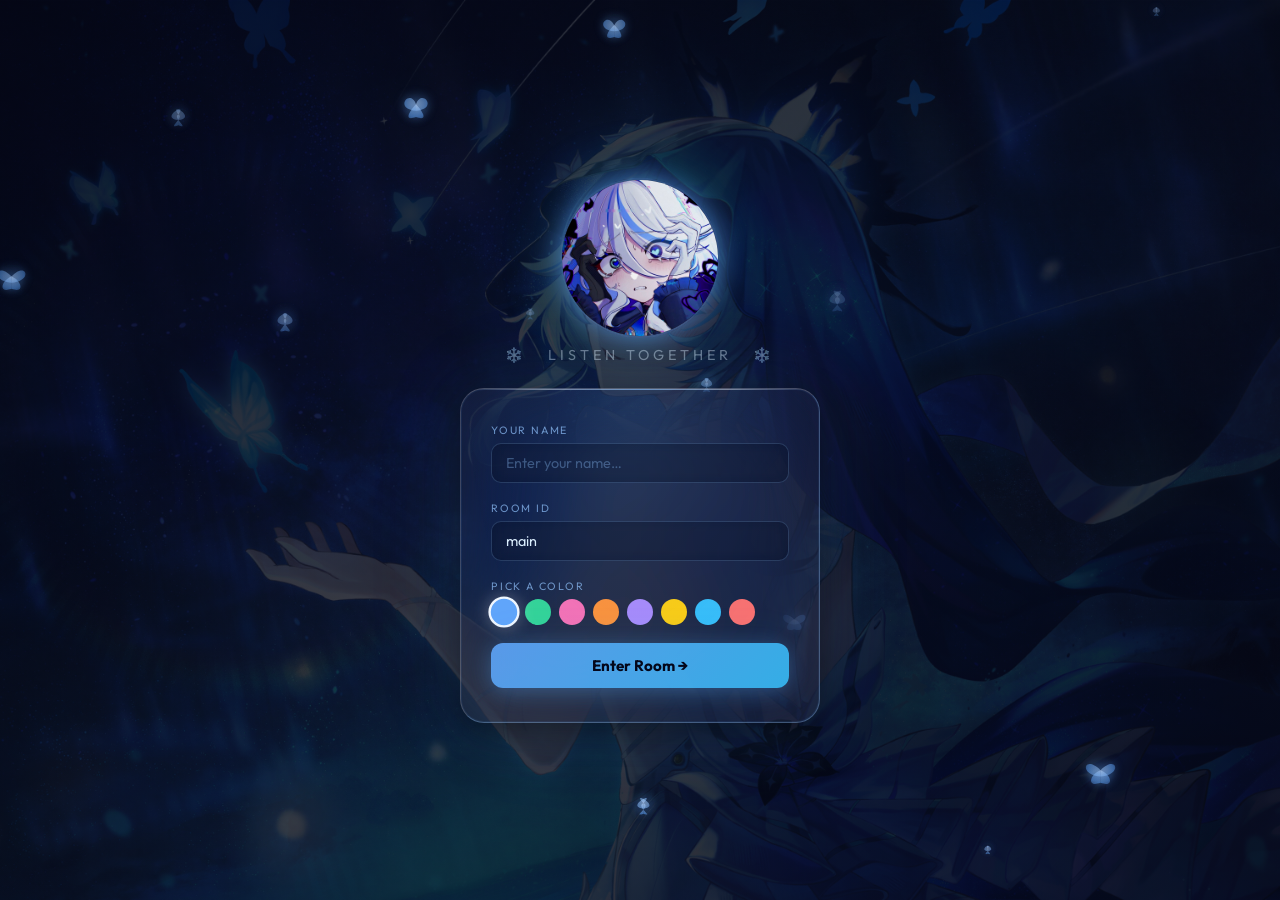
==== templates/index.html @ 0c63b784 "TuneRoom v3 initial" ====
<!DOCTYPE html>
<html lang="en">
<head>
  <meta charset="UTF-8">
  <meta name="viewport" content="width=device-width,initial-scale=1.0">
  <title>TuneRoom ❄️ — Listen Together</title>
  <link rel="stylesheet" href="/static/css/style.css">
</head>
<body>

<div id="bg-img"></div>
<div id="bg-overlay"></div>
<canvas id="bg-canvas"></canvas>

<div class="landing-wrap">
  <div class="logo-hero">
    <img src="/static/img/logo.png" class="logo-wolf" alt="TuneRoom">
    <div class="landing-sub">❄️ &nbsp; Listen Together &nbsp; ❄️</div>
  </div>

  <div class="join-card">
    <div class="field">
      <label>Your Name</label>
      <input id="m-name" type="text" placeholder="Enter your name…" maxlength="20" autocomplete="off">
    </div>
    <div class="field">
      <label>Room ID</label>
      <input id="m-room" type="text" value="main" placeholder="main" autocomplete="off">
    </div>
    <div class="field">
      <label>Pick a Color</label>
      <div class="color-picker" id="m-cols"></div>
    </div>
    <button class="btn-join" id="btn-join">Enter Room →</button>
  </div>


</div>

<div id="toast"></div>

<script src="/static/js/butterflies.js"></script>
<script>
(function(){
  var COLORS = ['#60a5fa','#34d399','#f472b6','#fb923c','#a78bfa','#facc15','#38bdf8','#f87171'];
  var selCol = COLORS[0];

  // Color picker
  var el = document.getElementById('m-cols');
  COLORS.forEach(function(c){
    var d = document.createElement('div');
    d.className = 'color-dot'+(c===selCol?' on':'');
    d.style.background = c;
    d.onclick = function(){
      document.querySelectorAll('.color-dot').forEach(function(x){ x.classList.remove('on'); });
      d.classList.add('on'); selCol = c;
    };
    el.appendChild(d);
  });

  function toast(msg){
    var t=document.getElementById('toast');
    t.textContent=msg; t.classList.add('on');
    setTimeout(function(){ t.classList.remove('on'); },2800);
  }

  function doJoin(){
    var name = document.getElementById('m-name').value.trim();
    var room = document.getElementById('m-room').value.trim() || 'main';
    if(!name){ toast('Enter your name!'); return; }
    sessionStorage.setItem('tr_name',  name);
    sessionStorage.setItem('tr_color', selCol);
    sessionStorage.setItem('tr_room',  room);
    window.location.href = '/room/'+encodeURIComponent(room);
  }

  document.getElementById('btn-join').onclick = doJoin;
  document.getElementById('m-name').onkeydown = function(e){ if(e.key==='Enter') doJoin(); };
  document.getElementById('m-room').onkeydown = function(e){ if(e.key==='Enter') doJoin(); };
})();
</script>
</body>
</html>
---- static/css/style.css ----
@import url('https://fonts.googleapis.com/css2?family=Outfit:wght@300;400;500;600;700&family=Space+Mono:wght@400;700&display=swap');

:root {
  --bg:    #04071a;
  --glass: rgba(8,15,45,0.68);
  --bord:  rgba(96,165,250,0.18);
  --ice1:  #60a5fa;
  --ice2:  #93c5fd;
  --acc:   #38bdf8;
  --glow:  rgba(96,165,250,0.30);
  --text:  #ddf0fe;
  --dim:   rgba(221,240,254,0.42);
  --red:   #f87171;
  --grn:   #34d399;
}

*,*::before,*::after { box-sizing:border-box; margin:0; padding:0; }
html,body { height:100%; font-family:'Outfit',sans-serif; background:var(--bg); color:var(--text); overflow:hidden; }

/* ── Background ── */
#bg-img     { position:fixed;inset:0;z-index:0;pointer-events:none;background:url('/static/img/bg.jpg') center/cover no-repeat;filter:brightness(0.3) saturate(1.1); }
#bg-overlay { position:fixed;inset:0;z-index:1;pointer-events:none;background:linear-gradient(135deg,rgba(4,7,26,.62) 0%,rgba(8,20,60,.28) 50%,rgba(4,7,26,.68) 100%); }
#bg-canvas  { position:fixed;inset:0;z-index:2;pointer-events:none; }

::-webkit-scrollbar { width:3px; }
::-webkit-scrollbar-thumb { background:var(--bord);border-radius:3px; }

/* ── Toast ── */
#toast { position:fixed;bottom:18px;left:50%;transform:translateX(-50%) translateY(70px);background:var(--glass);border:1px solid var(--bord);border-radius:11px;padding:9px 18px;font-size:.8rem;color:var(--ice2);backdrop-filter:blur(20px);transition:transform .28s;z-index:9999;pointer-events:none;white-space:nowrap; }
#toast.on { transform:translateX(-50%) translateY(0); }

/* ── Spinner ── */
.spinner { width:20px;height:20px;border:2px solid var(--bord);border-top-color:var(--ice1);border-radius:50%;animation:spin .8s linear infinite;margin:0 auto 8px; }
@keyframes spin { to { transform:rotate(360deg); } }
@keyframes pulse { 0%,100%{opacity:1}50%{opacity:.3} }
@keyframes fadeIn { from{opacity:0;transform:translateY(8px)}to{opacity:1;transform:translateY(0)} }

/* ════════ LANDING PAGE ════════ */
.landing-wrap { position:relative;z-index:3;min-height:100vh;display:flex;flex-direction:column;align-items:center;justify-content:center;padding:40px 20px;gap:24px; }

.logo-hero { display:flex;flex-direction:column;align-items:center;gap:8px; }
.logo-wolf  {
  width: 160px; height: 160px;
  border-radius: 50%;
  object-fit: cover;
  border: 2px solid rgba(96,165,250,0.4);
  box-shadow: 0 0 24px rgba(96,165,250,0.6), 0 0 60px rgba(56,189,248,0.25), inset 0 0 20px rgba(96,165,250,0.1);
  animation: wolfFloat 4s ease-in-out infinite;
}
@keyframes wolfFloat {
  0%,100% { transform: translateY(0);    filter: drop-shadow(0 0 20px rgba(96,165,250,0.65)) drop-shadow(0 0 50px rgba(56,189,248,0.3)); }
  50%      { transform: translateY(-10px); filter: drop-shadow(0 0 32px rgba(96,165,250,0.9))  drop-shadow(0 0 70px rgba(56,189,248,0.5)); }
}

.landing-logo { font-family:'Space Mono',monospace;font-size:clamp(2rem,5vw,3.2rem);font-weight:700;color:var(--ice2);letter-spacing:8px;text-shadow:0 0 40px var(--glow),0 0 80px rgba(96,165,250,.12);text-align:center;margin-top:-4px; }
.landing-logo span { color:var(--acc); }
.landing-sub  { font-size:clamp(.75rem,2vw,.9rem);color:var(--dim);letter-spacing:4px;text-transform:uppercase;text-align:center; }

/* Crystal ice card */
.join-card {
  background: rgba(180,220,255,0.06);
  border: 1px solid rgba(147,197,253,0.35);
  border-top: 1px solid rgba(255,255,255,0.22);
  border-left: 1px solid rgba(255,255,255,0.18);
  border-radius: 24px;
  padding: 34px 30px;
  width: 100%; max-width: 360px;
  display: flex; flex-direction: column; gap: 18px;
  backdrop-filter: blur(40px) saturate(1.6);
  -webkit-backdrop-filter: blur(40px) saturate(1.6);
  box-shadow:
    0 0 0 1px rgba(96,165,250,0.08) inset,
    0 8px 32px rgba(0,0,0,0.4),
    0 0 80px rgba(96,165,250,0.12),
    0 0 120px rgba(56,189,248,0.06);
  animation: fadeIn .5s ease;
  position: relative;
  overflow: hidden;
}
/* frost shimmer top edge */
.join-card::before {
  content: '';
  position: absolute; top: 0; left: 0; right: 0; height: 1px;
  background: linear-gradient(90deg, transparent, rgba(255,255,255,0.4), rgba(147,197,253,0.6), rgba(255,255,255,0.4), transparent);
}
/* subtle inner glow */
.join-card::after {
  content: '';
  position: absolute; inset: 0; border-radius: 24px;
  background: radial-gradient(ellipse at 50% 0%, rgba(96,165,250,0.07) 0%, transparent 70%);
  pointer-events: none;
}
.field label {
  display:block; font-size:.67rem; letter-spacing:1.8px;
  text-transform:uppercase; color:rgba(147,197,253,0.7); margin-bottom:6px;
}
.field input {
  width:100%;
  background: rgba(4,10,35,0.45);
  border: 1px solid rgba(147,197,253,0.2);
  border-radius: 10px; padding: 10px 14px;
  color: var(--text); font-family:'Outfit',sans-serif; font-size:.9rem;
  outline: none; transition: border-color .2s, box-shadow .2s;
  backdrop-filter: blur(8px);
}
.field input:focus {
  border-color: rgba(96,165,250,0.6);
  box-shadow: 0 0 0 3px rgba(96,165,250,0.1), 0 0 16px rgba(96,165,250,0.15);
}
.field input::placeholder { color: rgba(147,197,253,0.35); }
.color-picker { display:flex;gap:8px;flex-wrap:wrap; }
.color-dot    { width:26px;height:26px;border-radius:50%;cursor:pointer;border:2px solid transparent;transition:transform .15s,border-color .15s,box-shadow .15s; }
.color-dot:hover { transform:scale(1.15); box-shadow:0 0 10px currentColor; }
.color-dot.on { transform:scale(1.2); border-color:rgba(255,255,255,0.9); box-shadow:0 0 14px rgba(255,255,255,0.3); }
.btn-join {
  width:100%; padding:13px;
  background: linear-gradient(135deg, rgba(96,165,250,0.9), rgba(56,189,248,0.9));
  border: none; border-radius: 12px;
  color: #04071a; font-family:'Outfit',sans-serif; font-size:.95rem; font-weight:700;
  cursor: pointer; transition: all .2s;
  box-shadow: 0 4px 20px rgba(96,165,250,0.3), 0 0 40px rgba(56,189,248,0.1);
  position: relative; z-index: 1;
}
.btn-join:hover { opacity:.9; box-shadow:0 6px 28px rgba(96,165,250,0.45); transform:translateY(-1px); }

/* ════════ ROOM LAYOUT ════════ */
#app { position:relative;z-index:3;display:grid;grid-template-columns:280px 1fr 270px;grid-template-rows:56px 1fr;height:100vh; }

/* ── Header ── */
header { grid-column:1/-1;display:flex;align-items:center;gap:11px;padding:0 14px;background:rgba(4,7,26,.9);border-bottom:1px solid var(--bord);backdrop-filter:blur(24px);z-index:100; }
.logo { font-family:'Space Mono',monospace;font-size:.88rem;font-weight:700;color:var(--ice2);letter-spacing:2px;text-shadow:0 0 16px var(--glow);white-space:nowrap;flex-shrink:0;display:flex;align-items:center;gap:7px; }
.logo span { color:var(--acc); }
.logo-wolf-sm {
  width: 30px; height: 30px;
  border-radius: 50%;
  object-fit: cover;
  border: 1px solid rgba(96,165,250,0.35);
  box-shadow: 0 0 8px rgba(96,165,250,0.6);
  flex-shrink: 0;
}

.search-bar { flex:1;display:flex;gap:6px;max-width:440px;margin:0 auto; }
.search-bar input { flex:1;background:rgba(8,15,45,.8);border:1px solid var(--bord);border-radius:9px;padding:7px 12px;color:var(--text);font-family:'Outfit',sans-serif;font-size:.84rem;outline:none;transition:border-color .2s; }
.search-bar input:focus { border-color:var(--ice1); }
.search-bar input::placeholder { color:var(--dim); }
#btn-search { background:linear-gradient(135deg,var(--ice1),var(--acc));border:none;border-radius:9px;padding:7px 14px;color:#04071a;font-family:'Outfit',sans-serif;font-weight:600;font-size:.84rem;cursor:pointer;white-space:nowrap;flex-shrink:0;transition:opacity .2s; }
#btn-search:hover { opacity:.85; }

.hdr-right { display:flex;align-items:center;gap:8px;flex-shrink:0; }
.badge { font-size:.68rem;background:var(--glass);border:1px solid var(--bord);border-radius:20px;padding:3px 10px;color:var(--dim); }
#u-count { font-size:.74rem;color:var(--ice2); }

/* Search results */
#search-results { display:none;flex-direction:column;position:absolute;top:56px;left:280px;right:270px;background:rgba(4,7,26,.99);border:1px solid var(--bord);border-top:none;z-index:200;max-height:320px;overflow-y:auto;padding:8px;gap:5px; }
#search-results.open { display:flex; }
.res-msg  { padding:18px;color:var(--dim);text-align:center;font-size:.82rem; }
.res-msg.err { color:var(--red); }
.res-header { padding:5px 10px;font-size:.7rem;color:var(--dim);display:flex;align-items:center;gap:8px; }
.src-badge    { font-size:.64rem;border-radius:4px;padding:2px 7px;font-weight:600; }
.src-badge.ai { background:rgba(167,139,250,.15);color:#a78bfa;border:1px solid rgba(167,139,250,.28); }
.src-badge.yt { background:rgba(248,113,113,.15);color:var(--red);border:1px solid rgba(248,113,113,.25); }
.res-item { display:flex;align-items:center;gap:10px;padding:8px 10px;border-radius:9px;border:1px solid transparent;transition:all .15s; }
.res-item:hover { background:rgba(96,165,250,.07);border-color:var(--bord); }
.res-item img { width:62px;height:44px;border-radius:6px;object-fit:cover;flex-shrink:0;background:#1e3a8a; }
.res-info  { flex:1;min-width:0; }
.res-title { font-size:.79rem;font-weight:500;white-space:nowrap;overflow:hidden;text-overflow:ellipsis; }
.res-chan  { font-size:.69rem;color:var(--dim); }
.btn-add-song { background:rgba(96,165,250,.12);border:1px solid rgba(96,165,250,.28);color:var(--ice2);border-radius:7px;padding:5px 11px;font-size:.75rem;font-family:'Outfit',sans-serif;font-weight:500;cursor:pointer;flex-shrink:0;transition:all .2s; }
.btn-add-song:hover { background:rgba(96,165,250,.22);border-color:var(--ice1); }

/* ── Queue Panel ── */
#panel-queue { background:var(--glass);border-right:1px solid var(--bord);backdrop-filter:blur(20px);display:flex;flex-direction:column;overflow:hidden; }

.panel-title-row {
  display: flex; align-items: center; justify-content: space-between;
  padding: 9px 10px 9px 14px;
  border-bottom: 1px solid var(--bord); flex-shrink: 0;
}
.panel-title-text {
  font-size:.68rem; font-weight:600; letter-spacing:2px;
  text-transform:uppercase; color:var(--dim);
}
/* keep old .panel-title for chat panel which still uses it */
.panel-title { padding:11px 14px;font-size:.68rem;font-weight:600;letter-spacing:2px;text-transform:uppercase;color:var(--dim);border-bottom:1px solid var(--bord);flex-shrink:0; }

#btn-clear-queue {
  background: rgba(248,113,113,0.08);
  border: 1px solid rgba(248,113,113,0.22);
  color: rgba(248,113,113,0.7);
  border-radius: 7px; padding: 3px 9px;
  font-family: 'Outfit', sans-serif; font-size: .67rem; font-weight: 500;
  cursor: pointer; transition: all .2s;
}
#btn-clear-queue:hover {
  background: rgba(248,113,113,0.16);
  border-color: rgba(248,113,113,0.45);
  color: var(--red);
}

/* Playlist bar */
#playlist-bar { display:flex;gap:6px;padding:8px 8px 4px;flex-shrink:0;border-bottom:1px solid var(--bord); }
#playlist-inp {
  flex:1; background:rgba(4,7,26,.6);
  border:1px solid var(--bord); border-radius:8px;
  padding:6px 10px; color:var(--text);
  font-family:'Outfit',sans-serif; font-size:.74rem;
  outline:none; transition:border-color .2s;
  min-width:0;
}
#playlist-inp:focus { border-color:rgba(96,165,250,.5); }
#playlist-inp::placeholder { color:var(--dim); font-size:.7rem; }
#btn-playlist {
  background:rgba(96,165,250,.1);
  border:1px solid rgba(96,165,250,.25);
  color:var(--ice2); border-radius:8px;
  padding:6px 10px; font-family:'Outfit',sans-serif;
  font-size:.72rem; font-weight:500; cursor:pointer;
  white-space:nowrap; flex-shrink:0; transition:all .2s;
}
#btn-playlist:hover { background:rgba(96,165,250,.2); border-color:var(--ice1); }
#btn-playlist:disabled { opacity:.5; cursor:not-allowed; }
#q-list { flex:1;overflow-y:auto;padding:6px;display:flex;flex-direction:column;gap:4px; }
.q-empty { text-align:center;padding:28px 12px;color:var(--dim);font-size:.78rem;line-height:1.7; }
.q-empty span { display:block;font-size:1.7rem;margin-bottom:6px; }
.q-item { display:flex;align-items:center;gap:8px;padding:7px 9px;border-radius:8px;border:1px solid transparent;transition:all .18s;position:relative;overflow:hidden;user-select:none; }
.q-item:hover { background:rgba(96,165,250,.07);border-color:var(--bord); }
.q-item.now   { background:rgba(96,165,250,.11);border-color:rgba(96,165,250,.32); }
.q-item.now::before { content:'';position:absolute;left:0;top:0;bottom:0;width:3px;background:linear-gradient(to bottom,var(--ice1),var(--acc));border-radius:3px 0 0 3px; }
.q-thumb { width:42px;height:30px;border-radius:5px;object-fit:cover;flex-shrink:0;background:#1e3a8a; }
.q-info  { flex:1;min-width:0; }
.q-title { font-size:.74rem;font-weight:500;white-space:nowrap;overflow:hidden;text-overflow:ellipsis; }
.q-chan  { font-size:.65rem;color:var(--dim); }
.q-num  { font-size:.65rem;color:var(--dim);font-family:'Space Mono',monospace;flex-shrink:0; }
.q-del  { background:none;border:none;color:transparent;cursor:pointer;padding:2px 5px;border-radius:4px;font-size:.78rem;flex-shrink:0;transition:color .2s,background .2s; }
.q-item:hover .q-del { color:var(--dim); }
.q-del:hover { color:var(--red)!important;background:rgba(248,113,113,.1); }

/* ── Player Panel ── */
#panel-player { display:flex;flex-direction:column;align-items:center;justify-content:center;padding:16px;gap:12px;overflow:hidden;position:relative; }
#yt-wrap { width:100%;max-width:580px;aspect-ratio:16/9;border-radius:14px;overflow:hidden;border:1px solid var(--bord);box-shadow:0 0 50px rgba(96,165,250,.1),0 16px 48px rgba(0,0,0,.5);background:#000;flex-shrink:0;transition:opacity .3s,height .3s; }
#yt-wrap > div,#yt-wrap iframe { width:100%!important;height:100%!important; }
#now-playing { text-align:center;width:100%;max-width:460px; }
.np-label   { font-size:.64rem;letter-spacing:2px;text-transform:uppercase;color:var(--dim);margin-bottom:3px; }
#np-title   { font-size:.9rem;font-weight:600;color:var(--ice2);text-shadow:0 0 14px var(--glow);white-space:nowrap;overflow:hidden;text-overflow:ellipsis; }
#np-channel { font-size:.72rem;color:var(--dim); }

/* Player controls */
#player-ctrls { display:flex;align-items:center;gap:8px; }
.ctrl-btn { background:var(--glass);border:1px solid var(--bord);border-radius:50%;width:37px;height:37px;display:flex;align-items:center;justify-content:center;color:var(--text);font-size:.9rem;cursor:pointer;transition:all .2s; }
.ctrl-btn:hover { border-color:var(--ice1);color:var(--ice1);box-shadow:0 0 14px var(--glow); }
#btn-pp { width:45px;height:45px;font-size:1.05rem;background:rgba(96,165,250,.13);border-color:rgba(96,165,250,.38); }

/* Extra controls row */
#extra-ctrls { display:flex;align-items:center;gap:8px; }
#btn-vid-toggle { background:rgba(96,165,250,.1);border:1px solid rgba(96,165,250,.25);color:var(--ice2);border-radius:8px;padding:5px 13px;font-family:'Outfit',sans-serif;font-size:.75rem;font-weight:500;cursor:pointer;transition:all .2s; }
#btn-vid-toggle:hover { background:rgba(96,165,250,.2); }
#btn-vid-toggle.audio-mode { background:rgba(52,211,153,.1);border-color:rgba(52,211,153,.25);color:var(--grn); }
#btn-lyrics { background:rgba(167,139,250,.1);border:1px solid rgba(167,139,250,.25);color:#a78bfa;border-radius:8px;padding:5px 13px;font-family:'Outfit',sans-serif;font-size:.75rem;font-weight:500;cursor:pointer;transition:all .2s; }
#btn-lyrics:hover { background:rgba(167,139,250,.2); }
#btn-lyrics.active { background:rgba(167,139,250,.22);border-color:rgba(167,139,250,.5); }

/* Paste bar */
#paste-bar { width:100%;max-width:460px;display:flex;gap:7px; }
#paste-inp { flex:1;background:rgba(8,15,45,.8);border:1px solid var(--bord);border-radius:9px;padding:7px 12px;color:var(--text);font-family:'Outfit',sans-serif;font-size:.79rem;outline:none;transition:border-color .2s; }
#paste-inp:focus { border-color:var(--ice1); }
#paste-inp::placeholder { color:var(--dim); }
#btn-paste { background:rgba(96,165,250,.13);border:1px solid rgba(96,165,250,.28);color:var(--ice2);border-radius:9px;padding:7px 13px;font-family:'Outfit',sans-serif;font-size:.78rem;font-weight:500;cursor:pointer;white-space:nowrap;transition:all .2s; }
#btn-paste:hover { background:rgba(96,165,250,.22);border-color:var(--ice1); }

/* ── Lyrics Panel — crystal glass + animated ── */
#lyrics-panel {
  position: absolute; inset: 0;
  background: rgba(4,10,35,0.72);
  backdrop-filter: blur(48px) saturate(1.8);
  -webkit-backdrop-filter: blur(48px) saturate(1.8);
  display: flex; flex-direction: column;
  transform: translateY(100%);
  transition: transform .4s cubic-bezier(0.16,1,0.3,1);
  z-index: 50;
  border-top: 1px solid rgba(147,197,253,0.3);
  box-shadow: 0 -8px 40px rgba(96,165,250,0.12), inset 0 1px 0 rgba(255,255,255,0.08);
}
#lyrics-panel::before {
  content: '';
  position: absolute; top: 0; left: 0; right: 0; height: 1px;
  background: linear-gradient(90deg, transparent, rgba(147,197,253,0.5), rgba(56,189,248,0.7), rgba(147,197,253,0.5), transparent);
}
#lyrics-panel.open { transform: translateY(0); }

#lyrics-header {
  display: flex; align-items: center; justify-content: space-between;
  padding: 14px 18px;
  border-bottom: 1px solid rgba(96,165,250,0.12);
  flex-shrink: 0;
  background: rgba(96,165,250,0.04);
}
#lyrics-title {
  font-size: .84rem; font-weight: 600;
  color: var(--ice2);
  text-shadow: 0 0 12px rgba(96,165,250,0.4);
  white-space: nowrap; overflow: hidden; text-overflow: ellipsis; flex: 1;
}
#btn-lyrics-close {
  background: rgba(96,165,250,0.08);
  border: 1px solid rgba(96,165,250,0.2);
  color: var(--dim); font-size: 1rem; cursor: pointer;
  padding: 3px 8px; border-radius: 6px;
  transition: all .2s; flex-shrink: 0;
}
#btn-lyrics-close:hover { color: var(--text); border-color: var(--ice1); }

#lyrics-body {
  flex: 1; overflow-y: auto; padding: 20px 24px;
  /* custom scrollbar ice style */
  scrollbar-width: thin;
  scrollbar-color: rgba(96,165,250,0.25) transparent;
}
.lyr-msg {
  color: rgba(147,197,253,0.5); font-size: .82rem;
  text-align: center; padding: 30px 0;
  font-style: italic; letter-spacing: .5px;
}

/* Animated lyrics lines */
.lyr-text {
  font-family: 'Outfit', sans-serif;
  font-size: .86rem;
  line-height: 2;
  color: transparent;
  white-space: pre-wrap;
  word-break: break-word;
  background: linear-gradient(
    180deg,
    rgba(221,240,254,0.9) 0%,
    rgba(147,197,253,0.95) 40%,
    rgba(96,165,250,0.85) 70%,
    rgba(56,189,248,0.7) 100%
  );
  -webkit-background-clip: text;
  background-clip: text;
  animation: lyrFadeIn .6s ease forwards;
}

/* Each line fades in with stagger */
@keyframes lyrFadeIn {
  from { opacity: 0; transform: translateY(6px); filter: blur(4px); }
  to   { opacity: 1; transform: translateY(0);   filter: blur(0); }
}
@keyframes lyrLineIn {
  from { opacity: 0; transform: translateX(-8px); }
  to   { opacity: 1; transform: translateX(0); }
}

/* Ice shimmer animation on lyrics */
.lyr-text::after {
  content: '';
  position: absolute;
  top: 0; left: -100%; width: 60%; height: 100%;
  background: linear-gradient(90deg, transparent, rgba(147,197,253,0.04), transparent);
  animation: shimmer 4s ease infinite;
}
@keyframes shimmer {
  0%   { left: -100%; }
  100% { left: 200%; }
}

/* ── Chat Panel ── */
#panel-chat { background:var(--glass);border-left:1px solid var(--bord);backdrop-filter:blur(20px);display:flex;flex-direction:column;overflow:hidden; }
#chat-msgs  { flex:1;overflow-y:auto;padding:8px;display:flex;flex-direction:column;gap:2px; }
.chat-msg { padding:4px 7px;border-radius:7px;transition:background .15s; }
.chat-msg:hover { background:rgba(96,165,250,.05); }
.chat-sys  { text-align:center;font-size:.67rem;color:var(--dim);padding:3px;font-style:italic; }
.chat-msg.whisper .chat-text { color:var(--ice2);font-style:italic; }
.chat-head { display:flex;align-items:center;gap:5px;margin-bottom:2px; }
.chat-av   { width:18px;height:18px;border-radius:50%;display:flex;align-items:center;justify-content:center;font-size:.56rem;font-weight:700;flex-shrink:0; }
.chat-name { font-size:.71rem;font-weight:600; }
.chat-time { font-size:.61rem;color:var(--dim);margin-left:auto; }
.chat-text { font-size:.78rem;line-height:1.45;color:rgba(221,240,254,.84);word-break:break-word;padding-left:23px; }
.react-pick { display:flex;gap:3px;padding-left:23px;margin-top:2px;opacity:0;transition:opacity .15s; }
.chat-msg:hover .react-pick { opacity:1; }
.re { font-size:.84rem;cursor:pointer;padding:1px 2px;border-radius:4px;transition:transform .15s; }
.re:hover { transform:scale(1.35); }
.react-bar { display:flex;gap:3px;flex-wrap:wrap;padding-left:23px;margin-top:2px; }
.react-btn { background:rgba(96,165,250,.07);border:1px solid rgba(96,165,250,.14);border-radius:10px;padding:1px 7px;font-size:.67rem;cursor:pointer;color:var(--dim);transition:all .15s; }
.react-btn:hover { background:rgba(96,165,250,.16); }

/* Voice */
#voice-section { padding:8px;border-top:1px solid var(--bord);flex-shrink:0; }
.voice-header  { display:flex;align-items:center;justify-content:space-between;margin-bottom:6px; }
.voice-label   { font-size:.66rem;letter-spacing:2px;text-transform:uppercase;color:var(--dim); }
#voice-peers   { display:flex;gap:4px;flex-wrap:wrap; }
.voice-dot-item { display:flex;align-items:center;gap:3px;font-size:.67rem;color:var(--ice2);background:rgba(96,165,250,.08);border:1px solid rgba(96,165,250,.16);border-radius:20px;padding:2px 8px; }
.vdot { width:6px;height:6px;border-radius:50%;background:var(--grn);animation:pulse 2s infinite; }
.voice-btns { display:flex;gap:6px; }
#btn-voice { flex:1;background:rgba(52,211,153,.08);border:1px solid rgba(52,211,153,.2);color:var(--grn);border-radius:8px;padding:6px 10px;font-family:'Outfit',sans-serif;font-size:.74rem;font-weight:500;cursor:pointer;display:flex;align-items:center;justify-content:center;gap:5px;transition:all .2s; }
#btn-voice:hover { background:rgba(52,211,153,.16); }
#btn-voice.on { background:rgba(248,113,113,.08);border-color:rgba(248,113,113,.2);color:var(--red); }
#btn-mute { display:none;background:var(--glass);border:1px solid var(--bord);color:var(--dim);border-radius:8px;padding:6px 10px;font-family:'Outfit',sans-serif;font-size:.74rem;cursor:pointer;align-items:center;justify-content:center;gap:5px;transition:all .2s; }
#btn-mute.muted { color:var(--red);border-color:rgba(248,113,113,.26); }

/* Chat input */
#chat-input-bar { padding:8px;border-top:1px solid var(--bord);display:flex;gap:6px;flex-shrink:0; }
#chat-inp { flex:1;background:rgba(4,7,26,.6);border:1px solid var(--bord);border-radius:9px;padding:8px 12px;color:var(--text);font-family:'Outfit',sans-serif;font-size:.81rem;outline:none;transition:border-color .2s; }
#chat-inp:focus { border-color:var(--ice1); }
#chat-inp::placeholder { color:var(--dim); }
#btn-send { background:linear-gradient(135deg,var(--ice1),var(--acc));border:none;border-radius:9px;width:35px;height:35px;display:flex;align-items:center;justify-content:center;color:#04071a;font-size:.95rem;cursor:pointer;flex-shrink:0;transition:opacity .2s; }
#btn-send:hover { opacity:.84; }

/* ── Responsive ── */
@media(max-width:820px){
  #app { grid-template-columns:1fr;grid-template-rows:56px 1fr 240px; }
  #panel-queue { display:none; }
  #panel-chat  { border-left:none;border-top:1px solid var(--bord); }
  #search-results { left:0;right:0; }
}
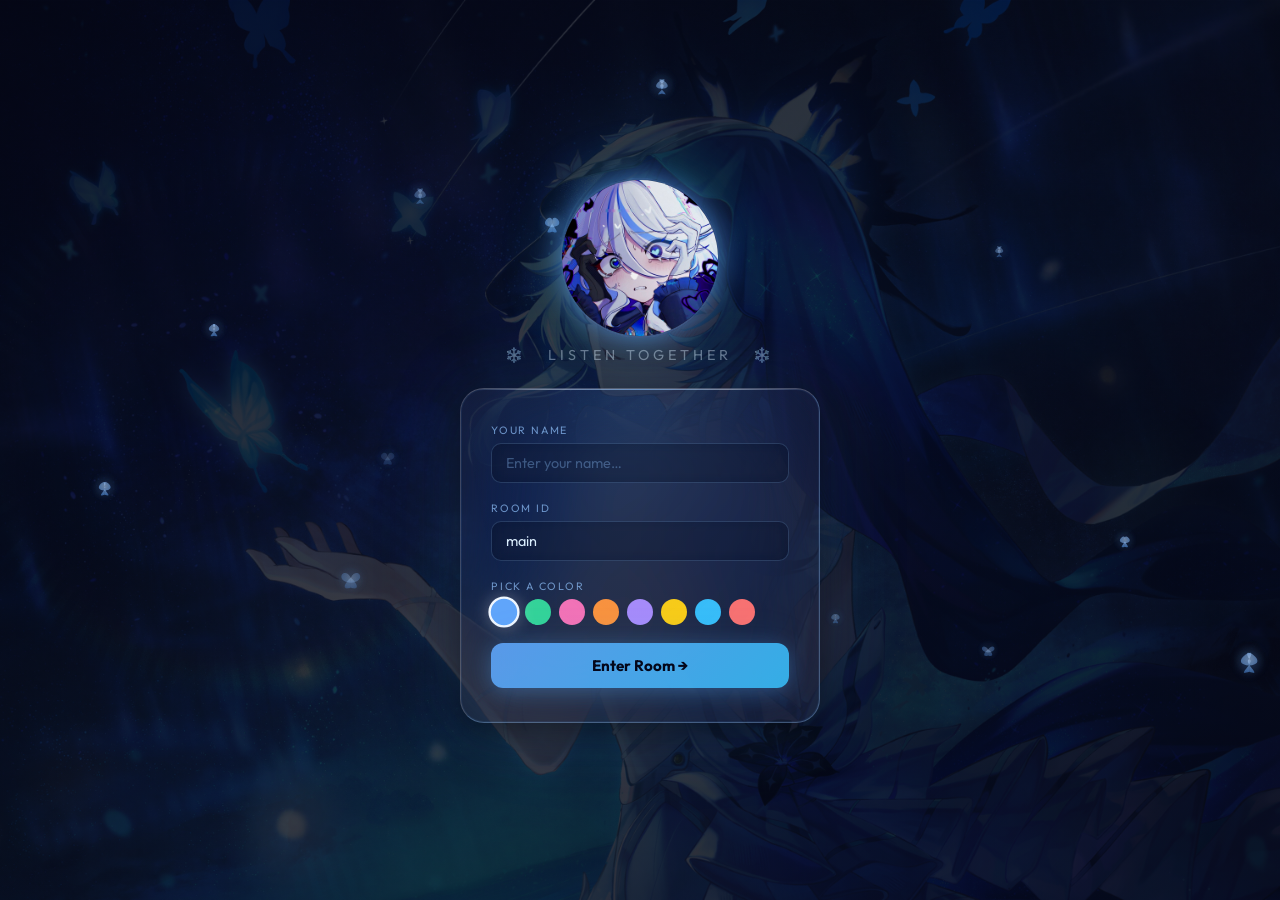
==== commit 85eb0925: "fix search 500 error + favicon + mobile layout" ====
--- a/templates/index.html
+++ b/templates/index.html
@@ -4,6 +4,7 @@
   <meta charset="UTF-8">
   <meta name="viewport" content="width=device-width,initial-scale=1.0">
   <title>TuneRoom ❄️ — Listen Together</title>
+  <link rel="icon" href="/static/img/favicon.ico" type="image/x-icon">
   <link rel="stylesheet" href="/static/css/style.css">
 </head>
 <body>
--- a/static/css/style.css
+++ b/static/css/style.css
@@ -412,4 +412,146 @@
   #panel-queue { display:none; }
   #panel-chat  { border-left:none;border-top:1px solid var(--bord); }
   #search-results { left:0;right:0; }
+}
+
+/* ════════════════════════════════════════
+   MOBILE  (≤ 768px)
+   PC layout untouched above this point
+   ════════════════════════════════════════ */
+@media (max-width: 768px) {
+
+  /* ── Lock body, no scroll ── */
+  html, body { overflow: hidden; height: 100%; }
+
+  /* ── App grid → single column, leave room for bottom nav ── */
+  #app {
+    grid-template-columns: 1fr !important;
+    grid-template-rows: 52px 1fr !important;
+    height: calc(100vh - 58px) !important;
+  }
+
+  /* ── Header compact ── */
+  header {
+    padding: 0 10px;
+    gap: 7px;
+  }
+  .logo { font-size: .75rem; letter-spacing: 1px; }
+  .logo-wolf-sm { width: 24px; height: 24px; }
+  .hdr-right { display: none; } /* hide user count on mobile */
+
+  .search-bar { max-width: unset; }
+  .search-bar input { font-size: .78rem; padding: 6px 9px; }
+  #btn-search { padding: 6px 10px; font-size: .76rem; }
+
+  /* ── Search results full width ── */
+  #search-results { left: 0 !important; right: 0 !important; top: 52px; }
+
+  /* ── All panels hidden by default, shown via tabs ── */
+  #panel-queue,
+  #panel-player,
+  #panel-chat {
+    display: none !important;
+    position: absolute;
+    top: 52px;
+    left: 0; right: 0;
+    bottom: 58px;
+    border: none !important;
+    border-radius: 0 !important;
+    overflow-y: auto;
+  }
+
+  /* ── Active tab panel shown ── */
+  #panel-queue.mob-active,
+  #panel-player.mob-active,
+  #panel-chat.mob-active {
+    display: flex !important;
+    flex-direction: column;
+  }
+
+  /* ── Player panel mobile ── */
+  #panel-player {
+    align-items: center;
+    justify-content: flex-start;
+    padding: 12px 14px;
+    gap: 10px;
+    overflow-y: auto;
+  }
+  #yt-wrap {
+    width: 100% !important;
+    max-width: 100% !important;
+    aspect-ratio: 16/9;
+    border-radius: 10px;
+    flex-shrink: 0;
+  }
+  #now-playing { max-width: 100%; }
+  #np-title    { font-size: .85rem; }
+  #np-channel  { font-size: .7rem; }
+
+  #player-ctrls { gap: 10px; }
+  .ctrl-btn  { width: 40px; height: 40px; }
+  #btn-pp    { width: 50px; height: 50px; font-size: 1.1rem; }
+
+  #extra-ctrls { gap: 6px; flex-wrap: wrap; justify-content: center; }
+  #paste-bar   { max-width: 100%; }
+  #paste-inp   { font-size: .78rem; }
+
+  /* ── Lyrics panel on mobile ── */
+  #lyrics-panel { border-radius: 0; }
+
+  /* ── Queue panel mobile ── */
+  #panel-queue {
+    background: var(--glass);
+    backdrop-filter: blur(20px);
+  }
+  .panel-title-row { padding: 10px 12px; }
+  #playlist-bar { padding: 6px 8px; }
+  #playlist-inp { font-size: .72rem; }
+
+  /* ── Chat panel mobile ── */
+  #panel-chat {
+    background: var(--glass);
+    backdrop-filter: blur(20px);
+  }
+  #chat-msgs { flex: 1; }
+  #voice-section { flex-shrink: 0; }
+
+  /* ── Bottom navigation bar ── */
+  #mob-nav {
+    display: flex;
+    position: fixed;
+    bottom: 0; left: 0; right: 0;
+    height: 58px;
+    background: rgba(4,7,26,0.97);
+    border-top: 1px solid rgba(96,165,250,0.2);
+    backdrop-filter: blur(24px);
+    z-index: 500;
+  }
+  .mob-tab {
+    flex: 1;
+    background: none;
+    border: none;
+    color: rgba(147,197,253,0.45);
+    font-family: 'Outfit', sans-serif;
+    font-size: .72rem;
+    font-weight: 500;
+    cursor: pointer;
+    display: flex;
+    flex-direction: column;
+    align-items: center;
+    justify-content: center;
+    gap: 2px;
+    transition: color .2s;
+    border-top: 2px solid transparent;
+    padding-bottom: 4px;
+  }
+  .mob-tab.active {
+    color: var(--ice2);
+    border-top-color: var(--ice1);
+  }
+  .mob-tab:active { opacity: .7; }
+}
+
+/* ── Hide mob-nav on desktop ── */
+@media (min-width: 769px) {
+  #mob-nav { display: none; }
 }
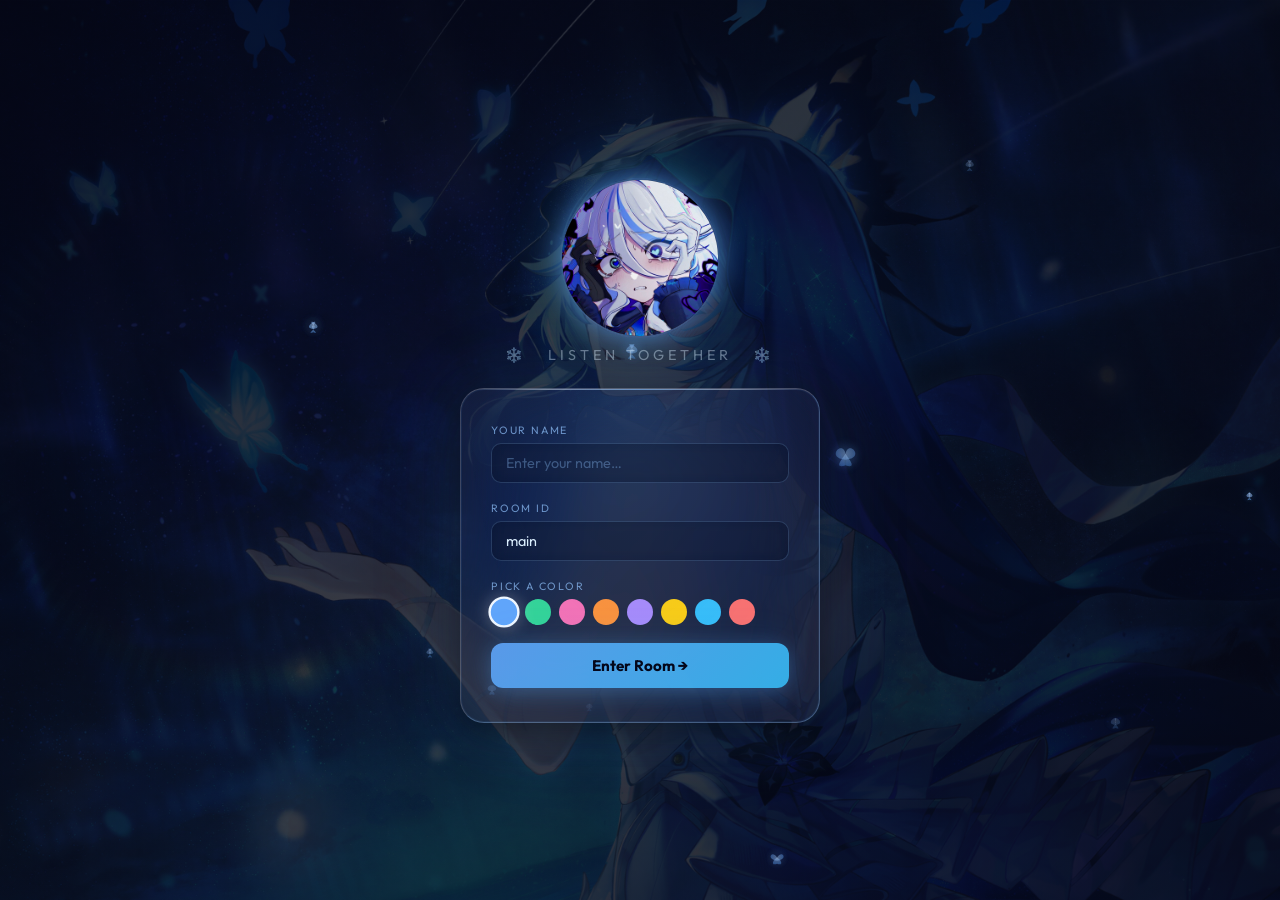
==== commit 58e02c2f: "major update: Redis persistence, PWA, XSS fix, sync fix, parallel search, transitions, share link" ====
--- a/templates/index.html
+++ b/templates/index.html
@@ -5,6 +5,13 @@
   <meta name="viewport" content="width=device-width,initial-scale=1.0">
   <title>TuneRoom ❄️ — Listen Together</title>
   <link rel="icon" href="/static/img/favicon.ico" type="image/x-icon">
+  <link rel="manifest" href="/static/manifest.json">
+  <meta name="theme-color" content="#60a5fa">
+  <meta name="mobile-web-app-capable" content="yes">
+  <meta name="apple-mobile-web-app-capable" content="yes">
+  <meta name="apple-mobile-web-app-status-bar-style" content="black-translucent">
+  <meta name="apple-mobile-web-app-title" content="TuneRoom">
+  <link rel="apple-touch-icon" href="/static/img/icon-192.png">
   <link rel="stylesheet" href="/static/css/style.css">
 </head>
 <body>
@@ -52,6 +59,7 @@
     var d = document.createElement('div');
     d.className = 'color-dot'+(c===selCol?' on':'');
     d.style.background = c;
+    d.dataset.color = c;
     d.onclick = function(){
       document.querySelectorAll('.color-dot').forEach(function(x){ x.classList.remove('on'); });
       d.classList.add('on'); selCol = c;
@@ -72,7 +80,17 @@
     sessionStorage.setItem('tr_name',  name);
     sessionStorage.setItem('tr_color', selCol);
     sessionStorage.setItem('tr_room',  room);
-    window.location.href = '/room/'+encodeURIComponent(room);
+    // Smooth fade out before redirect
+    var wrap = document.querySelector('.landing-wrap');
+    var overlay = document.getElementById('bg-overlay');
+    wrap.style.transition    = 'opacity 0.5s ease, transform 0.5s ease';
+    wrap.style.opacity       = '0';
+    wrap.style.transform     = 'translateY(-20px) scale(0.97)';
+    overlay.style.transition = 'opacity 0.5s ease';
+    overlay.style.opacity    = '1';
+    setTimeout(function(){
+      window.location.href = '/room/'+encodeURIComponent(room);
+    }, 500);
   }
 
   document.getElementById('btn-join').onclick = doJoin;
@@ -80,5 +98,120 @@
   document.getElementById('m-room').onkeydown = function(e){ if(e.key==='Enter') doJoin(); };
 })();
 </script>
+
+<script>
+  if('serviceWorker' in navigator){
+    navigator.serviceWorker.register('/sw.js')
+      .then(function(){ console.log('TuneRoom SW registered'); })
+      .catch(function(e){ console.log('SW error:', e); });
+  }
+</script>
+
+<!-- PWA Install Banner -->
+<div id="pwa-banner" style="display:none">
+  <div id="pwa-banner-inner">
+    <img src="/static/img/icon-192.png" alt="">
+    <div class="pwa-text">
+      <div class="pwa-title">Install TuneRoom</div>
+      <div class="pwa-sub">Add to home screen for the best experience</div>
+    </div>
+    <button id="pwa-install">Install</button>
+    <button id="pwa-dismiss">✕</button>
+  </div>
+</div>
+
+<style>
+#pwa-banner {
+  position: fixed;
+  bottom: 20px;
+  left: 50%;
+  transform: translateX(-50%);
+  z-index: 9999;
+  width: calc(100% - 32px);
+  max-width: 480px;
+  animation: bannerSlide 0.4s ease;
+}
+@keyframes bannerSlide {
+  from { transform: translateX(-50%) translateY(100px); opacity:0; }
+  to   { transform: translateX(-50%) translateY(0);    opacity:1; }
+}
+#pwa-banner-inner {
+  background: rgba(4,10,35,0.96);
+  border: 1px solid rgba(96,165,250,0.3);
+  border-radius: 16px;
+  padding: 14px 16px;
+  display: flex;
+  align-items: center;
+  gap: 12px;
+  backdrop-filter: blur(20px);
+  box-shadow: 0 8px 32px rgba(0,0,0,0.4), 0 0 20px rgba(96,165,250,0.1);
+}
+#pwa-banner-inner img {
+  width: 48px; height: 48px;
+  border-radius: 12px;
+  flex-shrink: 0;
+}
+.pwa-text { flex: 1; }
+.pwa-title { color: #e0f2fe; font-family:'Outfit',sans-serif; font-weight:600; font-size:.9rem; }
+.pwa-sub   { color: #64748b; font-family:'Outfit',sans-serif; font-size:.75rem; margin-top:2px; }
+#pwa-install {
+  background: linear-gradient(135deg, #60a5fa, #38bdf8);
+  border: none;
+  border-radius: 8px;
+  padding: 8px 16px;
+  color: #04071a;
+  font-family: 'Outfit', sans-serif;
+  font-weight: 600;
+  font-size: .82rem;
+  cursor: pointer;
+  flex-shrink: 0;
+  transition: opacity .2s;
+}
+#pwa-install:hover { opacity: .85; }
+#pwa-dismiss {
+  background: none;
+  border: none;
+  color: #64748b;
+  font-size: 1rem;
+  cursor: pointer;
+  padding: 4px;
+  flex-shrink: 0;
+}
+#pwa-dismiss:hover { color: #94a3b8; }
+</style>
+
+<script>
+(function(){
+  // Only show once ever
+  if(localStorage.getItem('pwa_dismissed')) return;
+
+  var deferredPrompt = null;
+
+  window.addEventListener('beforeinstallprompt', function(e){
+    e.preventDefault();
+    deferredPrompt = e;
+    // Show banner after 3 seconds
+    setTimeout(function(){
+      document.getElementById('pwa-banner').style.display = 'block';
+    }, 3000);
+  });
+
+  document.getElementById('pwa-install').addEventListener('click', function(){
+    document.getElementById('pwa-banner').style.display = 'none';
+    localStorage.setItem('pwa_dismissed', '1');
+    if(deferredPrompt){
+      deferredPrompt.prompt();
+      deferredPrompt.userChoice.then(function(){
+        deferredPrompt = null;
+      });
+    }
+  });
+
+  document.getElementById('pwa-dismiss').addEventListener('click', function(){
+    document.getElementById('pwa-banner').style.display = 'none';
+    localStorage.setItem('pwa_dismissed', '1');
+  });
+})();
+</script>
 </body>
 </html>
--- a/static/css/style.css
+++ b/static/css/style.css
@@ -147,6 +147,19 @@
 #btn-search:hover { opacity:.85; }
 
 .hdr-right { display:flex;align-items:center;gap:8px;flex-shrink:0; }
+#btn-share {
+  background: rgba(96,165,250,0.1);
+  border: 1px solid rgba(96,165,250,0.25);
+  border-radius: 8px;
+  color: #93c5fd;
+  font-size: .78rem;
+  padding: 5px 10px;
+  cursor: pointer;
+  font-family: 'Outfit', sans-serif;
+  transition: background .2s, border-color .2s;
+  white-space: nowrap;
+}
+#btn-share:hover { background: rgba(96,165,250,0.2); border-color: rgba(96,165,250,0.5); }
 .badge { font-size:.68rem;background:var(--glass);border:1px solid var(--bord);border-radius:20px;padding:3px 10px;color:var(--dim); }
 #u-count { font-size:.74rem;color:var(--ice2); }
 
@@ -237,7 +250,57 @@
 
 /* ── Player Panel ── */
 #panel-player { display:flex;flex-direction:column;align-items:center;justify-content:center;padding:16px;gap:12px;overflow:hidden;position:relative; }
-#yt-wrap { width:100%;max-width:580px;aspect-ratio:16/9;border-radius:14px;overflow:hidden;border:1px solid var(--bord);box-shadow:0 0 50px rgba(96,165,250,.1),0 16px 48px rgba(0,0,0,.5);background:#000;flex-shrink:0;transition:opacity .3s,height .3s; }
+#yt-wrap {
+  width: 100%;
+  max-width: 580px;
+  aspect-ratio: 16/9;
+  border-radius: 16px;
+  overflow: hidden;
+  flex-shrink: 0;
+  transition: opacity .3s, height .3s;
+  position: relative;
+
+  /* Frost border glow */
+  border: 1px solid rgba(96,165,250,0.2);
+  box-shadow:
+    0 0 0 1px rgba(96,165,250,0.08),
+    0 0 40px rgba(96,165,250,0.12),
+    0 0 80px rgba(56,189,248,0.08),
+    0 20px 60px rgba(0,0,0,0.6),
+    inset 0 0 30px rgba(4,7,26,0.4);
+
+  /* Blend video into dark background */
+  background: #000;
+  isolation: isolate;
+}
+
+/* Soft vignette overlay around video edges */
+#yt-wrap::after {
+  content: '';
+  position: absolute;
+  inset: 0;
+  border-radius: 16px;
+  pointer-events: none;
+  background:
+    radial-gradient(ellipse at center, transparent 60%, rgba(4,7,26,0.55) 100%);
+  z-index: 1;
+}
+
+/* Frost top/bottom fade */
+#yt-wrap::before {
+  content: '';
+  position: absolute;
+  inset: 0;
+  border-radius: 16px;
+  pointer-events: none;
+  background:
+    linear-gradient(to bottom,
+      rgba(4,7,26,0.25) 0%,
+      transparent 15%,
+      transparent 85%,
+      rgba(4,7,26,0.35) 100%);
+  z-index: 1;
+}
 #yt-wrap > div,#yt-wrap iframe { width:100%!important;height:100%!important; }
 #now-playing { text-align:center;width:100%;max-width:460px; }
 .np-label   { font-size:.64rem;letter-spacing:2px;text-transform:uppercase;color:var(--dim);margin-bottom:3px; }
@@ -554,4 +617,35 @@
 /* ── Hide mob-nav on desktop ── */
 @media (min-width: 769px) {
   #mob-nav { display: none; }
+}
+
+/* ── Page transition animations ── */
+@keyframes pageIn {
+  from { opacity:0; transform:translateY(16px) scale(0.98); }
+  to   { opacity:1; transform:translateY(0)    scale(1); }
+}
+@keyframes cardIn {
+  from { opacity:0; transform:translateY(30px) scale(0.95); }
+  to   { opacity:1; transform:translateY(0)    scale(1); }
+}
+@keyframes modalFadeOut {
+  from { opacity:1; transform:scale(1); }
+  to   { opacity:0; transform:scale(1.04); }
+}
+@keyframes appFadeIn {
+  from { opacity:0; }
+  to   { opacity:1; }
+}
+
+.landing-wrap { animation: pageIn 0.6s cubic-bezier(0.22,1,0.36,1) both; }
+.join-card    { animation: cardIn 0.7s cubic-bezier(0.22,1,0.36,1) 0.1s both; }
+.logo-hero    { animation: pageIn 0.6s cubic-bezier(0.22,1,0.36,1) 0.05s both; }
+
+.modal-exit { animation: modalFadeOut 0.4s ease forwards !important; }
+#app.app-enter { animation: appFadeIn 0.5s ease both; }
+
+/* Respect reduced motion — skip animations for accessibility */
+@media (prefers-reduced-motion: reduce) {
+  .landing-wrap, .join-card, .logo-hero,
+  .modal-exit, #app.app-enter { animation: none !important; transition: none !important; }
 }
